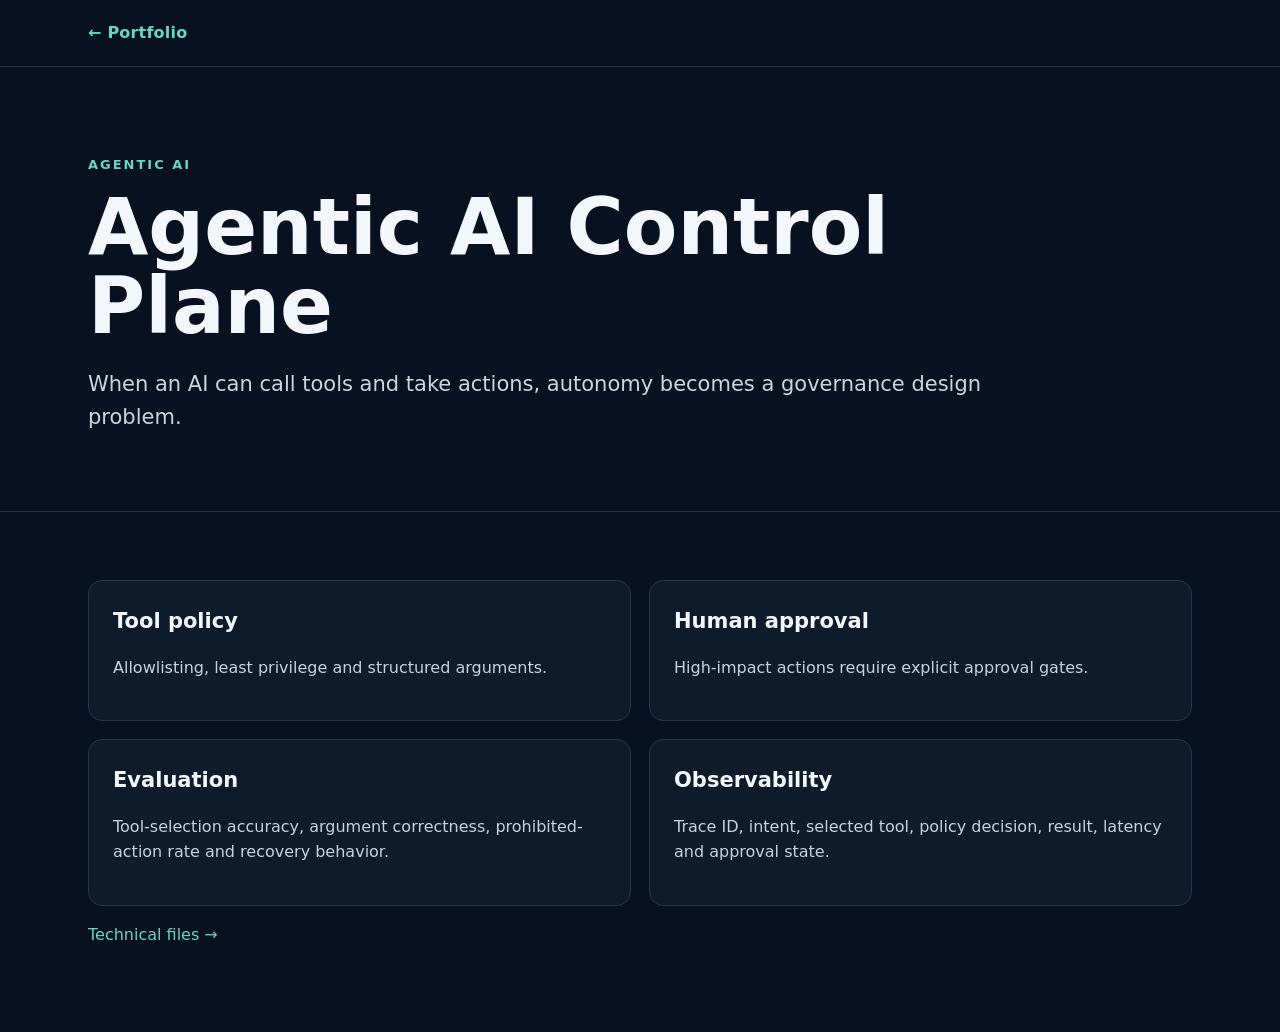
==== docs/cases/agentic.html @ 14578445 "Add resume-style portfolio site: docs/cases/agentic.html" ====
<!doctype html><html><head><meta charset="utf-8"><meta name="viewport" content="width=device-width,initial-scale=1"><title>Agentic AI | Neeraj Monga</title><link rel="stylesheet" href="../styles.css"></head><body>
<nav><div class="wrap"><div class="brand"><a href="../index.html">← Portfolio</a></div></div></nav>
<header class="hero"><div class="wrap"><div class="eyebrow">Agentic AI</div><h1>Agentic AI Control Plane</h1><p class="lead">When an AI can call tools and take actions, autonomy becomes a governance design problem.</p></div></header>
<section><div class="wrap"><div class="grid"><div class="card"><h3>Tool policy</h3><p>Allowlisting, least privilege and structured arguments.</p></div><div class="card"><h3>Human approval</h3><p>High-impact actions require explicit approval gates.</p></div><div class="card"><h3>Evaluation</h3><p>Tool-selection accuracy, argument correctness, prohibited-action rate and recovery behavior.</p></div><div class="card"><h3>Observability</h3><p>Trace ID, intent, selected tool, policy decision, result, latency and approval state.</p></div></div><p><a href="https://github.com/monganeeraj1/ai-special-projects-portfolio/tree/main/projects/03_agentic_ai_control_plane">Technical files →</a></p></div></section></body></html>
---- docs/styles.css ----
:root{
  --bg:#07111f;--panel:#0d1b2a;--panel2:#12243a;--text:#f3f7fb;--muted:#9fb0c3;
  --accent:#65d6c6;--accent2:#7aa7ff;--line:#22364d;--warm:#f3c969;--danger:#ff8b8b;
}
*{box-sizing:border-box} html{scroll-behavior:smooth} body{margin:0;font-family:Inter,ui-sans-serif,system-ui,-apple-system,BlinkMacSystemFont,"Segoe UI",sans-serif;background:var(--bg);color:var(--text);line-height:1.6}
a{color:var(--accent);text-decoration:none} a:hover{text-decoration:underline}
.wrap{max-width:1160px;margin:auto;padding:0 28px}
nav{position:sticky;top:0;z-index:5;background:rgba(7,17,31,.92);backdrop-filter:blur(10px);border-bottom:1px solid var(--line)}
nav .wrap{display:flex;justify-content:space-between;align-items:center;min-height:66px;gap:20px}
.brand{font-weight:800;letter-spacing:.2px}.navlinks{display:flex;gap:18px;flex-wrap:wrap;font-size:14px}
.hero{padding:88px 0 55px}.eyebrow{text-transform:uppercase;letter-spacing:2px;color:var(--accent);font-size:13px;font-weight:800}
h1{font-size:clamp(44px,7vw,78px);line-height:1.02;margin:12px 0 18px;max-width:930px}
h2{font-size:34px;line-height:1.15;margin:0 0 24px} h3{font-size:21px;margin:0 0 10px}
.lead{font-size:21px;color:#c9d5e2;max-width:900px}.subtle{color:var(--muted)}
.cta{display:flex;gap:12px;flex-wrap:wrap;margin-top:30px}.button{display:inline-block;padding:11px 16px;border:1px solid var(--line);border-radius:9px;background:var(--panel);color:var(--text);font-weight:700}.button.primary{background:var(--accent);color:#04131a;border-color:var(--accent)}
section{padding:68px 0;border-top:1px solid var(--line)}
.stats{display:grid;grid-template-columns:repeat(4,1fr);gap:16px}.stat{background:linear-gradient(145deg,var(--panel),#0a1726);border:1px solid var(--line);border-radius:14px;padding:24px}.stat strong{display:block;font-size:34px;color:var(--accent)}.stat span{color:var(--muted);font-size:14px}
.grid{display:grid;grid-template-columns:repeat(2,1fr);gap:18px}.card{background:var(--panel);border:1px solid var(--line);border-radius:14px;padding:24px}.card p{color:#c6d2df}.tag{display:inline-block;padding:4px 9px;border-radius:999px;background:#17334a;color:#bfe7df;margin:3px;font-size:12px}
.impact{display:grid;grid-template-columns:repeat(3,1fr);gap:16px}.impact .card strong{font-size:28px;color:var(--warm);display:block}
.case{display:grid;grid-template-columns:1.15fr .85fr;gap:24px;align-items:start}.case .card{height:100%}
.timeline{border-left:2px solid var(--line);padding-left:25px}.job{position:relative;margin:0 0 28px}.job:before{content:"";position:absolute;left:-32px;top:7px;width:12px;height:12px;border-radius:50%;background:var(--accent)}.job .role{font-weight:800}.job .date{color:var(--accent);font-size:13px}.job p{margin:5px 0;color:#c6d2df}
.visual{background:#fff;border-radius:12px;overflow:hidden;border:1px solid #31445b}.visual img{display:block;width:100%}
.note{font-size:13px;color:var(--muted);margin-top:8px}
.two{display:grid;grid-template-columns:1fr 1fr;gap:18px}.quote{font-size:25px;line-height:1.4;color:#dce7f2;border-left:3px solid var(--accent);padding-left:18px}
footer{padding:45px 0;color:var(--muted);border-top:1px solid var(--line)}
@media(max-width:850px){.stats,.impact,.grid,.case,.two{grid-template-columns:1fr}.navlinks{display:none}.hero{padding-top:60px}}
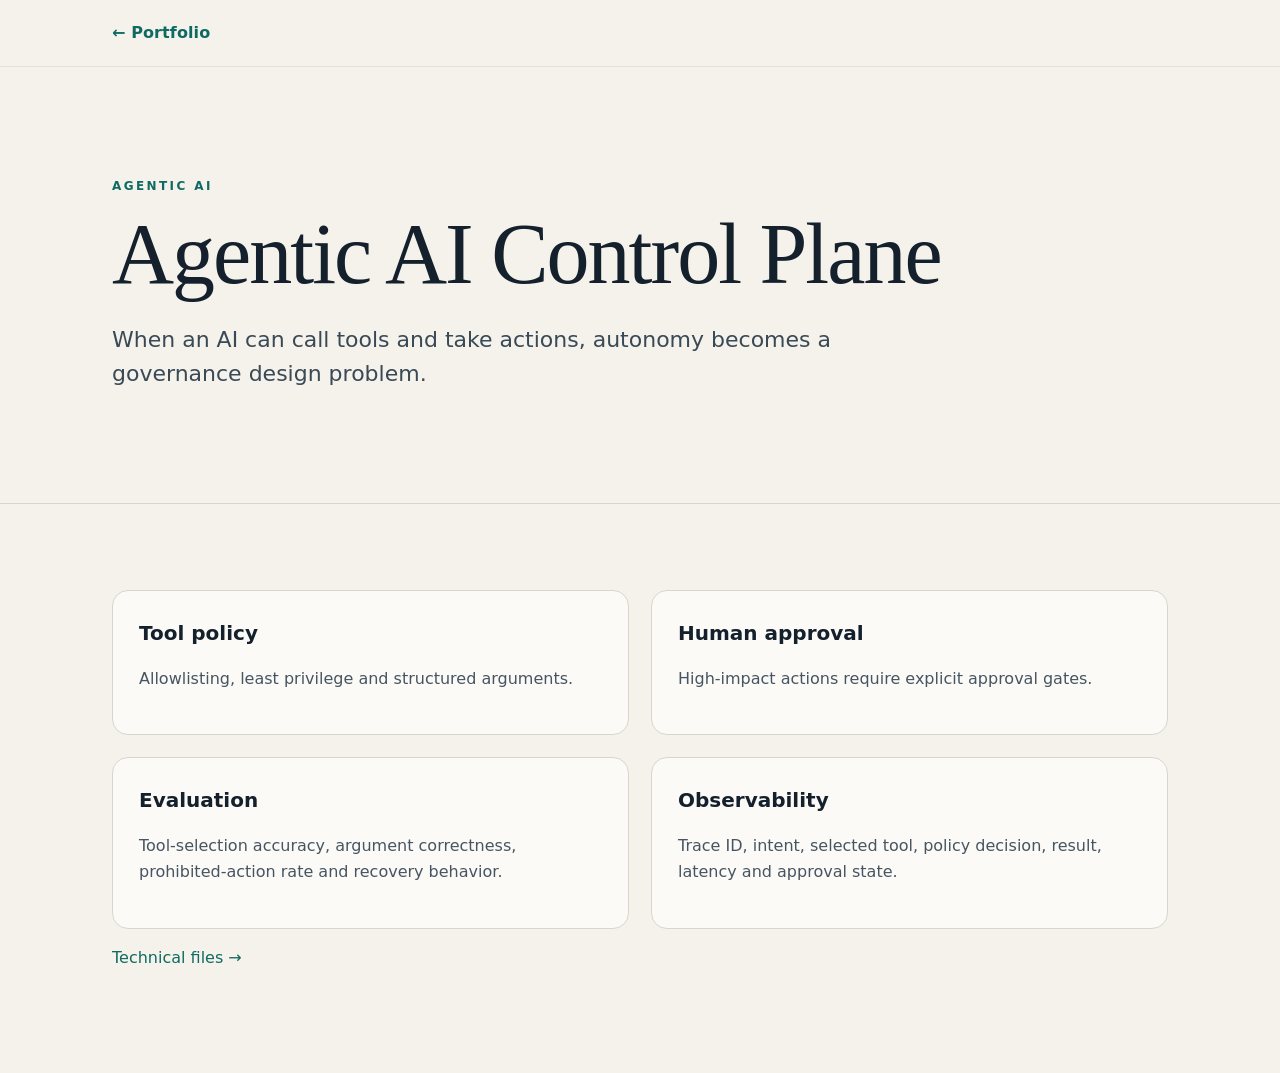
==== commit 478d2dde: "Update links after repository rename: docs/cases/agentic.html" ====
--- a/docs/cases/agentic.html
+++ b/docs/cases/agentic.html
@@ -2,4 +2,4 @@
 <!doctype html><html><head><meta charset="utf-8"><meta name="viewport" content="width=device-width,initial-scale=1"><title>Agentic AI | Neeraj Monga</title><link rel="stylesheet" href="../styles.css"></head><body>
 <nav><div class="wrap"><div class="brand"><a href="../index.html">← Portfolio</a></div></div></nav>
 <header class="hero"><div class="wrap"><div class="eyebrow">Agentic AI</div><h1>Agentic AI Control Plane</h1><p class="lead">When an AI can call tools and take actions, autonomy becomes a governance design problem.</p></div></header>
-<section><div class="wrap"><div class="grid"><div class="card"><h3>Tool policy</h3><p>Allowlisting, least privilege and structured arguments.</p></div><div class="card"><h3>Human approval</h3><p>High-impact actions require explicit approval gates.</p></div><div class="card"><h3>Evaluation</h3><p>Tool-selection accuracy, argument correctness, prohibited-action rate and recovery behavior.</p></div><div class="card"><h3>Observability</h3><p>Trace ID, intent, selected tool, policy decision, result, latency and approval state.</p></div></div><p><a href="https://github.com/monganeeraj1/ai-special-projects-portfolio/tree/main/projects/03_agentic_ai_control_plane">Technical files →</a></p></div></section></body></html>
+<section><div class="wrap"><div class="grid"><div class="card"><h3>Tool policy</h3><p>Allowlisting, least privilege and structured arguments.</p></div><div class="card"><h3>Human approval</h3><p>High-impact actions require explicit approval gates.</p></div><div class="card"><h3>Evaluation</h3><p>Tool-selection accuracy, argument correctness, prohibited-action rate and recovery behavior.</p></div><div class="card"><h3>Observability</h3><p>Trace ID, intent, selected tool, policy decision, result, latency and approval state.</p></div></div><p><a href="https://github.com/monganeeraj1/ai-strategy-transformation/tree/main/projects/03_agentic_ai_control_plane">Technical files →</a></p></div></section></body></html>
--- a/docs/styles.css
+++ b/docs/styles.css
@@ -1,27 +1,147 @@
 
 :root{
-  --bg:#07111f;--panel:#0d1b2a;--panel2:#12243a;--text:#f3f7fb;--muted:#9fb0c3;
-  --accent:#65d6c6;--accent2:#7aa7ff;--line:#22364d;--warm:#f3c969;--danger:#ff8b8b;
+  --bg:#f5f2ec;
+  --paper:#fbfaf7;
+  --ink:#14202b;
+  --muted:#65717c;
+  --line:#d9d5cd;
+  --accent:#0f6b62;
+  --accent-soft:#dcebe7;
+  --navy:#18344b;
+  --warm:#b96d3b;
 }
-*{box-sizing:border-box} html{scroll-behavior:smooth} body{margin:0;font-family:Inter,ui-sans-serif,system-ui,-apple-system,BlinkMacSystemFont,"Segoe UI",sans-serif;background:var(--bg);color:var(--text);line-height:1.6}
-a{color:var(--accent);text-decoration:none} a:hover{text-decoration:underline}
-.wrap{max-width:1160px;margin:auto;padding:0 28px}
-nav{position:sticky;top:0;z-index:5;background:rgba(7,17,31,.92);backdrop-filter:blur(10px);border-bottom:1px solid var(--line)}
-nav .wrap{display:flex;justify-content:space-between;align-items:center;min-height:66px;gap:20px}
-.brand{font-weight:800;letter-spacing:.2px}.navlinks{display:flex;gap:18px;flex-wrap:wrap;font-size:14px}
-.hero{padding:88px 0 55px}.eyebrow{text-transform:uppercase;letter-spacing:2px;color:var(--accent);font-size:13px;font-weight:800}
-h1{font-size:clamp(44px,7vw,78px);line-height:1.02;margin:12px 0 18px;max-width:930px}
-h2{font-size:34px;line-height:1.15;margin:0 0 24px} h3{font-size:21px;margin:0 0 10px}
-.lead{font-size:21px;color:#c9d5e2;max-width:900px}.subtle{color:var(--muted)}
-.cta{display:flex;gap:12px;flex-wrap:wrap;margin-top:30px}.button{display:inline-block;padding:11px 16px;border:1px solid var(--line);border-radius:9px;background:var(--panel);color:var(--text);font-weight:700}.button.primary{background:var(--accent);color:#04131a;border-color:var(--accent)}
-section{padding:68px 0;border-top:1px solid var(--line)}
-.stats{display:grid;grid-template-columns:repeat(4,1fr);gap:16px}.stat{background:linear-gradient(145deg,var(--panel),#0a1726);border:1px solid var(--line);border-radius:14px;padding:24px}.stat strong{display:block;font-size:34px;color:var(--accent)}.stat span{color:var(--muted);font-size:14px}
-.grid{display:grid;grid-template-columns:repeat(2,1fr);gap:18px}.card{background:var(--panel);border:1px solid var(--line);border-radius:14px;padding:24px}.card p{color:#c6d2df}.tag{display:inline-block;padding:4px 9px;border-radius:999px;background:#17334a;color:#bfe7df;margin:3px;font-size:12px}
-.impact{display:grid;grid-template-columns:repeat(3,1fr);gap:16px}.impact .card strong{font-size:28px;color:var(--warm);display:block}
-.case{display:grid;grid-template-columns:1.15fr .85fr;gap:24px;align-items:start}.case .card{height:100%}
-.timeline{border-left:2px solid var(--line);padding-left:25px}.job{position:relative;margin:0 0 28px}.job:before{content:"";position:absolute;left:-32px;top:7px;width:12px;height:12px;border-radius:50%;background:var(--accent)}.job .role{font-weight:800}.job .date{color:var(--accent);font-size:13px}.job p{margin:5px 0;color:#c6d2df}
-.visual{background:#fff;border-radius:12px;overflow:hidden;border:1px solid #31445b}.visual img{display:block;width:100%}
-.note{font-size:13px;color:var(--muted);margin-top:8px}
-.two{display:grid;grid-template-columns:1fr 1fr;gap:18px}.quote{font-size:25px;line-height:1.4;color:#dce7f2;border-left:3px solid var(--accent);padding-left:18px}
-footer{padding:45px 0;color:var(--muted);border-top:1px solid var(--line)}
-@media(max-width:850px){.stats,.impact,.grid,.case,.two{grid-template-columns:1fr}.navlinks{display:none}.hero{padding-top:60px}}
+*{box-sizing:border-box}
+html{scroll-behavior:smooth}
+body{
+  margin:0;
+  font-family:Inter,ui-sans-serif,system-ui,-apple-system,BlinkMacSystemFont,"Segoe UI",sans-serif;
+  background:var(--bg);
+  color:var(--ink);
+  line-height:1.65;
+}
+a{color:var(--accent);text-decoration:none}
+a:hover{text-decoration:underline}
+.wrap{max-width:1120px;margin:0 auto;padding:0 32px}
+nav{
+  position:sticky;top:0;z-index:10;
+  background:rgba(245,242,236,.92);
+  backdrop-filter:blur(12px);
+  border-bottom:1px solid rgba(20,32,43,.08)
+}
+nav .wrap{display:flex;justify-content:space-between;align-items:center;min-height:66px}
+.brand{font-weight:800;letter-spacing:.1px}
+.navlinks{display:flex;gap:20px;font-size:14px}
+.hero{padding:110px 0 90px}
+.hero-grid{display:grid;grid-template-columns:1.35fr .65fr;gap:70px;align-items:end}
+.eyebrow{
+  text-transform:uppercase;
+  letter-spacing:2.4px;
+  font-size:12px;
+  font-weight:800;
+  color:var(--accent)
+}
+h1{
+  font-family:Georgia,"Times New Roman",serif;
+  font-weight:500;
+  font-size:clamp(52px,7vw,86px);
+  line-height:1.02;
+  letter-spacing:-2px;
+  margin:14px 0 24px
+}
+h2{
+  font-family:Georgia,"Times New Roman",serif;
+  font-weight:500;
+  font-size:clamp(34px,4.5vw,52px);
+  line-height:1.12;
+  letter-spacing:-.8px;
+  margin:0 0 22px
+}
+h3{font-size:20px;margin:0 0 8px}
+.lead{font-size:22px;line-height:1.55;color:#394956;max-width:780px}
+.hero-note{border-left:1px solid var(--line);padding-left:28px;color:var(--muted);font-size:15px}
+.hero-note strong{display:block;color:var(--ink);font-size:18px;margin-bottom:6px}
+.cta{display:flex;gap:14px;flex-wrap:wrap;margin-top:30px}
+.button{
+  display:inline-block;padding:10px 15px;border-radius:999px;border:1px solid var(--ink);
+  color:var(--ink);font-weight:700;font-size:14px
+}
+.button.primary{background:var(--ink);color:white}
+section{padding:86px 0;border-top:1px solid var(--line)}
+.intro-row{display:grid;grid-template-columns:.72fr 1.28fr;gap:72px}
+.kicker{font-size:14px;text-transform:uppercase;letter-spacing:2px;color:var(--muted)}
+.story{font-size:22px;line-height:1.65;color:#293a47}
+.story p:first-child{margin-top:0}
+.numbers{
+  display:flex;gap:38px;flex-wrap:wrap;margin-top:34px;padding-top:28px;border-top:1px solid var(--line)
+}
+.number strong{display:block;font-family:Georgia,"Times New Roman",serif;font-size:38px;font-weight:500;color:var(--navy)}
+.number span{font-size:13px;color:var(--muted)}
+.travel-band{
+  background:var(--navy);color:white;border-top:0
+}
+.travel-band .eyebrow{color:#8fd2c9}
+.travel-grid{display:grid;grid-template-columns:.85fr 1.15fr;gap:72px;align-items:start}
+.travel-big{
+  font-family:Georgia,"Times New Roman",serif;
+  font-size:clamp(54px,8vw,100px);
+  line-height:.95;
+  color:white
+}
+.travel-big small{
+  display:block;font-family:Inter,ui-sans-serif,system-ui;font-size:14px;
+  color:#b8c9d5;letter-spacing:1px;margin-top:10px
+}
+.travel-copy{font-size:21px;color:#d8e2e8}
+.work-list{margin-top:34px}
+.work-item{
+  display:grid;grid-template-columns:220px 1fr;
+  gap:34px;padding:30px 0;border-top:1px solid var(--line)
+}
+.work-item:first-child{border-top:0;padding-top:0}
+.work-label{font-size:13px;color:var(--muted);text-transform:uppercase;letter-spacing:1.4px}
+.work-copy h3{font-family:Georgia,"Times New Roman",serif;font-size:28px;font-weight:500}
+.work-copy p{margin:8px 0;color:#42515e}
+.portfolio-feature{
+  background:var(--paper);border:1px solid var(--line);border-radius:20px;padding:34px;
+  display:grid;grid-template-columns:1fr 1fr;gap:34px;align-items:center
+}
+.portfolio-feature img{width:100%;display:block;border-radius:12px}
+.tags{margin:16px 0}
+.tag{display:inline-block;padding:5px 9px;border-radius:999px;background:var(--accent-soft);color:#185c55;margin:3px 4px 3px 0;font-size:12px}
+.labs{display:grid;grid-template-columns:repeat(3,1fr);gap:22px;margin-top:28px}
+.lab{padding-top:22px;border-top:2px solid var(--ink)}
+.lab p{color:#4e5c67}
+.thinking{display:grid;grid-template-columns:repeat(3,1fr);gap:30px}
+.think{padding-top:20px;border-top:1px solid var(--line)}
+.think span{font-family:Georgia,"Times New Roman",serif;font-size:34px;color:var(--warm)}
+.timeline{max-width:850px}
+.job{display:grid;grid-template-columns:170px 1fr;gap:30px;padding:24px 0;border-top:1px solid var(--line)}
+.job:first-child{border-top:0}
+.date{font-size:13px;color:var(--muted)}
+.role{font-weight:800}
+.job p{margin:6px 0;color:#485763}
+.education{display:grid;grid-template-columns:1fr 1fr;gap:40px}
+.quote{
+  margin-top:52px;font-family:Georgia,"Times New Roman",serif;font-size:30px;line-height:1.45;
+  max-width:900px;color:var(--navy)
+}
+footer{padding:42px 0 55px;border-top:1px solid var(--line);color:var(--muted);font-size:13px}
+.note{font-size:13px;color:var(--muted)}
+@media(max-width:850px){
+  .hero-grid,.intro-row,.travel-grid,.portfolio-feature,.education{grid-template-columns:1fr}
+  .labs,.thinking{grid-template-columns:1fr}
+  .work-item,.job{grid-template-columns:1fr;gap:8px}
+  .navlinks{display:none}
+  .hero{padding:70px 0 60px}
+  section{padding:62px 0}
+  .hero-note{border-left:0;padding-left:0;border-top:1px solid var(--line);padding-top:20px}
+}
+
+/* Shared case-study components */
+.grid{display:grid;grid-template-columns:repeat(2,1fr);gap:22px}
+.two{display:grid;grid-template-columns:1fr 1fr;gap:22px}
+.card{background:var(--paper);border:1px solid var(--line);border-radius:16px;padding:26px}
+.card p{color:#465561}
+.visual{background:var(--paper);border:1px solid var(--line);border-radius:16px;overflow:hidden}
+.visual img{display:block;width:100%}
+@media(max-width:850px){.grid,.two{grid-template-columns:1fr}}
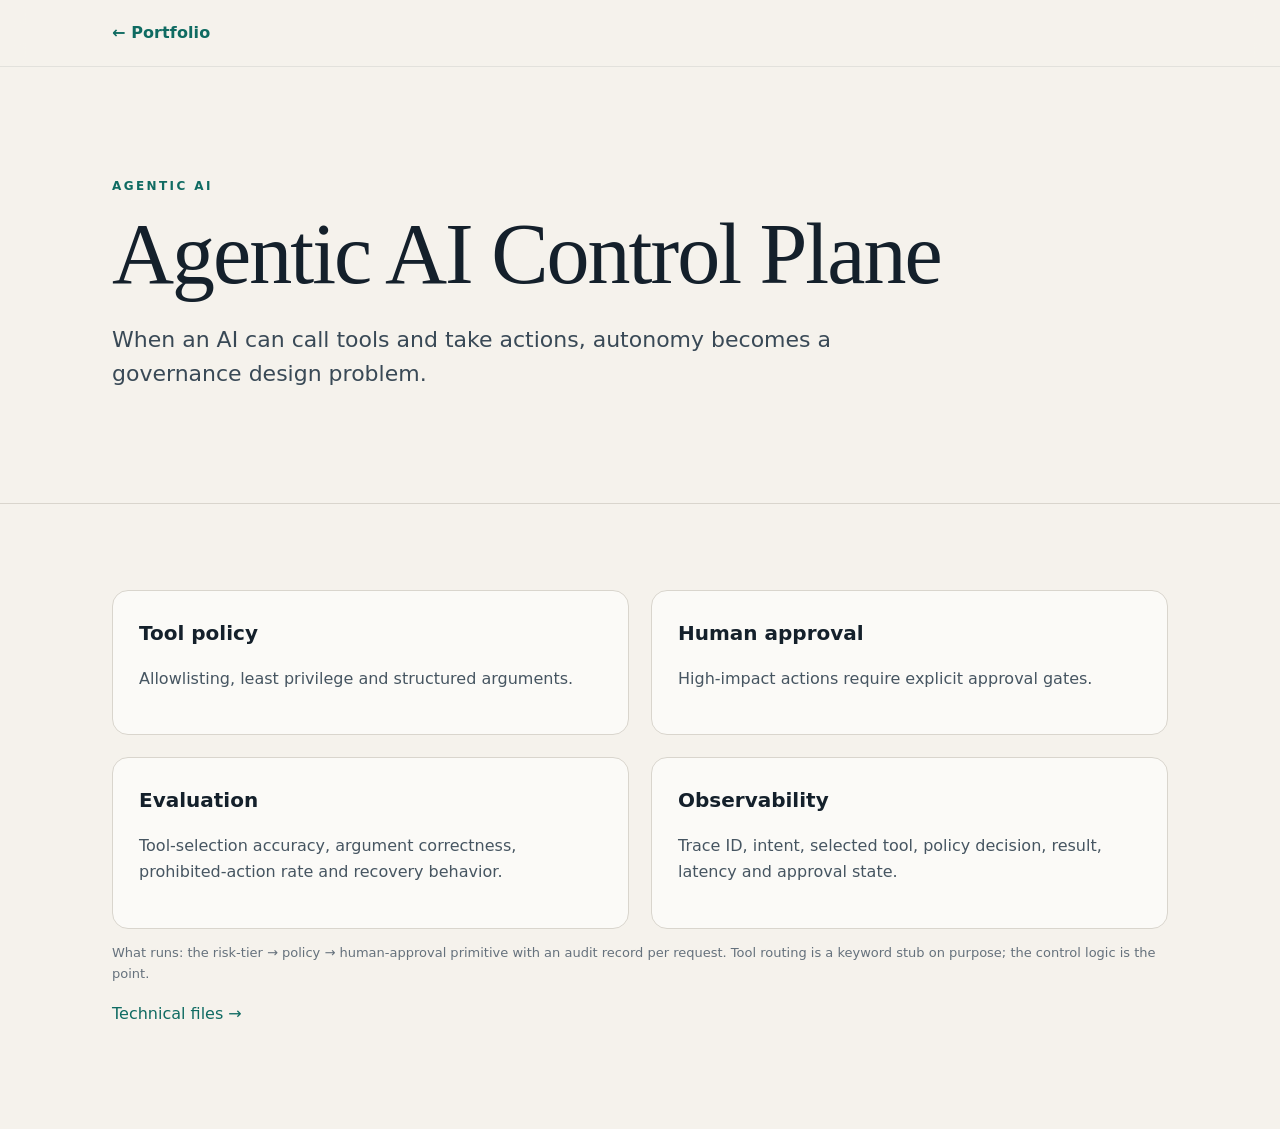
==== commit 515da306: "Anonymise the airline client and align site copy with what the code does - Refer to the engagement a" ====
--- a/docs/cases/agentic.html
+++ b/docs/cases/agentic.html
@@ -2,4 +2,4 @@
 <!doctype html><html><head><meta charset="utf-8"><meta name="viewport" content="width=device-width,initial-scale=1"><title>Agentic AI | Neeraj Monga</title><link rel="stylesheet" href="../styles.css"></head><body>
 <nav><div class="wrap"><div class="brand"><a href="../index.html">← Portfolio</a></div></div></nav>
 <header class="hero"><div class="wrap"><div class="eyebrow">Agentic AI</div><h1>Agentic AI Control Plane</h1><p class="lead">When an AI can call tools and take actions, autonomy becomes a governance design problem.</p></div></header>
-<section><div class="wrap"><div class="grid"><div class="card"><h3>Tool policy</h3><p>Allowlisting, least privilege and structured arguments.</p></div><div class="card"><h3>Human approval</h3><p>High-impact actions require explicit approval gates.</p></div><div class="card"><h3>Evaluation</h3><p>Tool-selection accuracy, argument correctness, prohibited-action rate and recovery behavior.</p></div><div class="card"><h3>Observability</h3><p>Trace ID, intent, selected tool, policy decision, result, latency and approval state.</p></div></div><p><a href="https://github.com/monganeeraj1/ai-strategy-transformation/tree/main/projects/03_agentic_ai_control_plane">Technical files →</a></p></div></section></body></html>
+<section><div class="wrap"><div class="grid"><div class="card"><h3>Tool policy</h3><p>Allowlisting, least privilege and structured arguments.</p></div><div class="card"><h3>Human approval</h3><p>High-impact actions require explicit approval gates.</p></div><div class="card"><h3>Evaluation</h3><p>Tool-selection accuracy, argument correctness, prohibited-action rate and recovery behavior.</p></div><div class="card"><h3>Observability</h3><p>Trace ID, intent, selected tool, policy decision, result, latency and approval state.</p></div></div><p class="note">What runs: the risk-tier → policy → human-approval primitive with an audit record per request. Tool routing is a keyword stub on purpose; the control logic is the point.</p><p><a href="https://github.com/monganeeraj1/ai-strategy-transformation/tree/main/projects/03_agentic_ai_control_plane">Technical files →</a></p></div></section></body></html>
--- a/docs/styles.css
+++ b/docs/styles.css
@@ -145,3 +145,55 @@
 .visual{background:var(--paper);border:1px solid var(--line);border-radius:16px;overflow:hidden}
 .visual img{display:block;width:100%}
 @media(max-width:850px){.grid,.two{grid-template-columns:1fr}}
+
+/* Deep-dive case study */
+.steps{margin-top:34px;display:grid;grid-template-columns:1fr 1fr;gap:0 42px}
+.step{display:grid;grid-template-columns:54px 1fr;gap:16px;padding:24px 0;border-top:1px solid var(--line)}
+.step-n{font-family:Georgia,"Times New Roman",serif;font-size:29px;color:var(--warm);line-height:1}
+.step h3{margin-top:-2px}.step p{margin:6px 0;color:#4b5964}
+.slide-gallery{display:grid;grid-template-columns:1fr;gap:38px;margin-top:38px}
+.slide-card{padding-bottom:34px;border-bottom:1px solid var(--line)}
+.slide-title{font-family:Georgia,"Times New Roman",serif;font-size:27px;margin-bottom:15px;color:var(--navy)}
+.slide-card p{max-width:900px;color:#4b5964}
+@media(max-width:850px){.steps{grid-template-columns:1fr}}
+
+/* Executive consulting-slide treatment */
+.consulting-slide{position:relative;background:#fff;border:1px solid #cfd4d8;border-radius:2px;overflow:hidden;box-shadow:0 10px 28px rgba(25,35,45,.08)}
+.consulting-slide .slide-art{display:block;width:100%}
+.slide-caption{max-width:920px;margin-top:14px;color:#495761;font-size:15px}
+.slide-caption strong{color:#18232d}
+.slide-points{margin:8px 0 0 18px;padding:0}
+.slide-points li{margin:4px 0}
+.slide-card{padding-bottom:42px}
+.slide-title{font-family:Inter,ui-sans-serif,system-ui,-apple-system,BlinkMacSystemFont,"Segoe UI",sans-serif;font-size:13px;font-weight:800;letter-spacing:1.4px;text-transform:uppercase;color:#6a737b;margin-bottom:12px}
+@media(max-width:850px){.slide-caption{font-size:14px}}
+
+/* Inside-the-engagement work sample */
+.inside-hero{padding-bottom:74px}
+.artifact-trail{margin-top:46px}
+.artifact-item{display:grid;grid-template-columns:58px 1fr;gap:0 24px;padding:44px 0;border-top:1px solid var(--line)}
+.artifact-item:first-child{border-top:0;padding-top:10px}
+.artifact-index{font-family:Georgia,"Times New Roman",serif;font-size:32px;color:var(--warm);line-height:1.1}
+.artifact-copy{max-width:820px}
+.artifact-copy h3{font-family:Georgia,"Times New Roman",serif;font-size:30px;font-weight:500;line-height:1.2;margin:8px 0 12px}
+.artifact-copy p{font-size:17px;color:#465561}
+.artifact-answer{margin:18px 0 24px;padding-left:18px;border-left:3px solid #b2915f;color:#4c5963}
+.artifact-visual{grid-column:2;margin-top:8px}
+.decision-grid{display:grid;grid-template-columns:repeat(2,1fr);gap:22px;margin-top:34px}
+.decision-card{background:var(--paper);border-top:2px solid var(--ink);padding:22px 4px 8px}
+.decision-card span{font-family:Georgia,"Times New Roman",serif;font-size:28px;color:var(--warm)}
+.decision-card h3{font-family:Georgia,"Times New Roman",serif;font-size:24px;font-weight:500;margin:6px 0}
+.decision-card p{color:#4b5964}
+.case-reflection{max-width:900px;margin:28px 0 0;padding:24px 28px;border-left:3px solid #b2915f;background:rgba(255,255,255,.45);font-family:Georgia,"Times New Roman",serif;font-size:24px;line-height:1.5;color:var(--navy)}
+.boundary-section{background:#eef1ef}
+.boundary-grid{display:grid;grid-template-columns:1fr 1fr;gap:24px;margin-top:28px}
+.boundary-card{padding:30px;border:1px solid #cfd4d3;background:#fff}
+.boundary-card.real{border-top:4px solid #61745a}
+.boundary-card.reconstructed{border-top:4px solid #b2915f}
+.boundary-card h3{font-family:Georgia,"Times New Roman",serif;font-size:26px;font-weight:500;margin:8px 0 12px}
+.boundary-card p{color:#465561}
+@media(max-width:850px){
+  .artifact-item{grid-template-columns:44px 1fr;gap:0 14px}
+  .artifact-visual{grid-column:1 / -1;margin-top:18px}
+  .decision-grid,.boundary-grid{grid-template-columns:1fr}
+}
